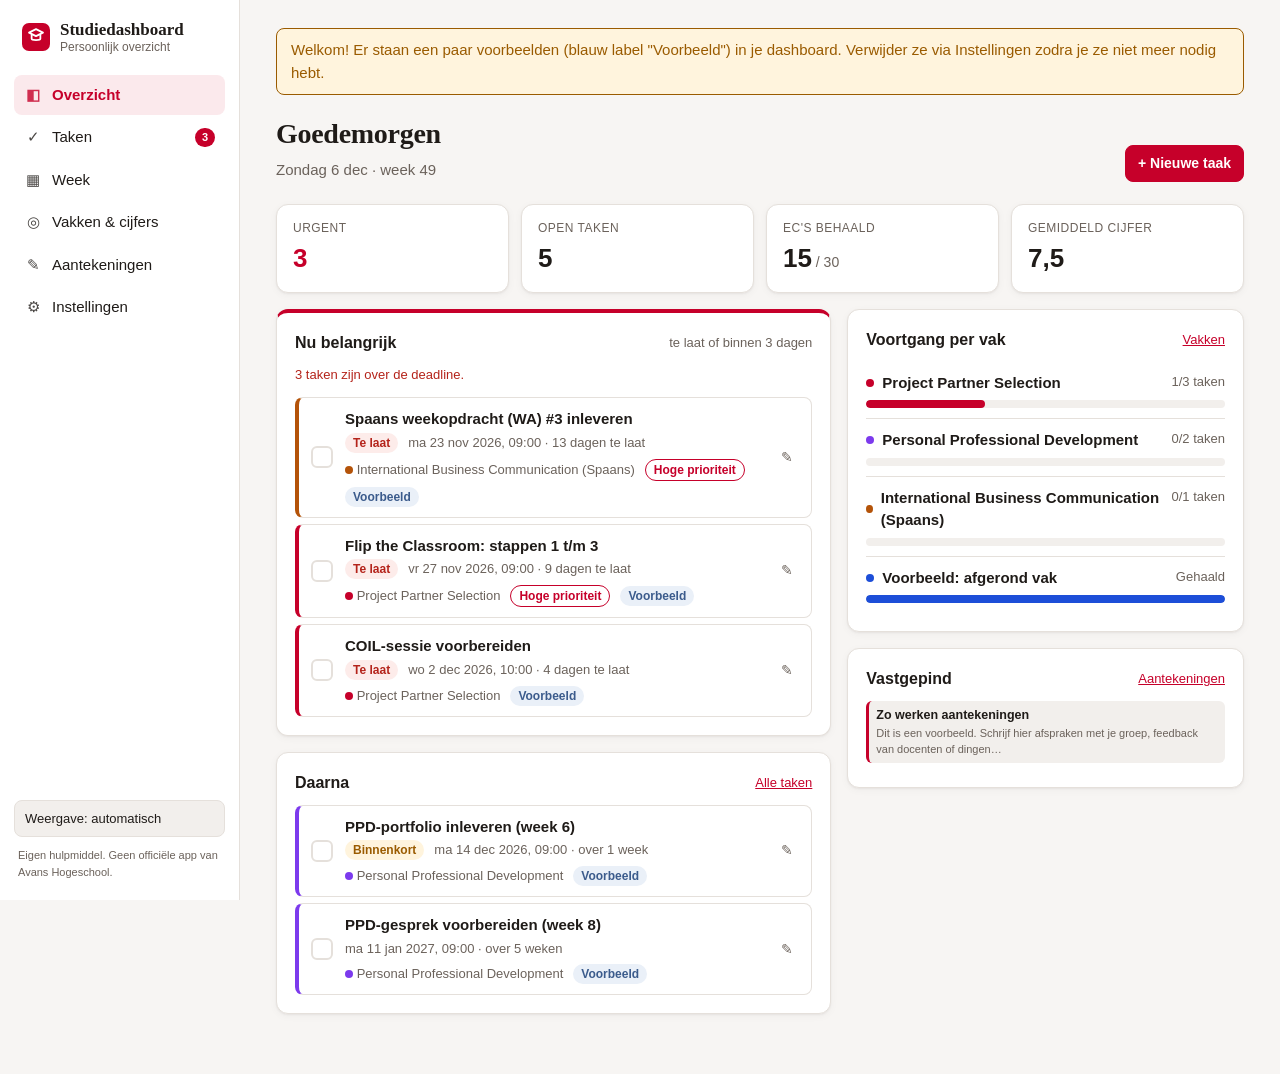
==== Studiedashboard.html @ 6f50d24e "Studiedashboard: lokale studie-app met iPhone-versie en automatische deadlines Co-Authored-By: Claud" ====
<!doctype html>
<html lang="nl">
<head>
  <meta charset="utf-8">
  <meta name="viewport" content="width=device-width, initial-scale=1, viewport-fit=cover">
  <meta name="theme-color" content="#c6002a">
  <meta name="apple-mobile-web-app-capable" content="yes">
  <meta name="mobile-web-app-capable" content="yes">
  <meta name="apple-mobile-web-app-status-bar-style" content="default">
  <meta name="apple-mobile-web-app-title" content="Studie">
  <link rel="apple-touch-icon" href="app/icons/apple-touch-icon.png">
  <meta name="color-scheme" content="light dark">
  <title>Studiedashboard</title>
  <link rel="stylesheet" href="app/styles.css">
  <script>
    if (location.protocol === 'https:' || location.protocol === 'http:') {
      var m = document.createElement('link'); m.rel = 'manifest'; m.href = 'manifest.webmanifest';
      document.head.appendChild(m);
    }
  </script>
  <link rel="icon" href="data:image/svg+xml,%3Csvg xmlns='http://www.w3.org/2000/svg' viewBox='0 0 32 32'%3E%3Crect width='32' height='32' rx='8' fill='%23c6002a'/%3E%3Cpath d='M8 11l8-4 8 4-8 4z M11 13v5c0 2 10 2 10 0v-5' fill='none' stroke='white' stroke-width='2' stroke-linejoin='round'/%3E%3C/svg%3E">
</head>
<body>
  <noscript>
    <p class="noscript">Dit dashboard heeft JavaScript nodig. Zet JavaScript aan in je browser.</p>
  </noscript>

  <div class="layout">
    <aside class="sidebar" aria-label="Hoofdmenu">
      <div class="brand">
        <span class="brand-mark" aria-hidden="true">
          <svg viewBox="0 0 32 32" width="28" height="28"><rect width="32" height="32" rx="8" fill="currentColor"/><path d="M8 11l8-4 8 4-8 4z M11 13v5c0 2 10 2 10 0v-5" fill="none" stroke="#fff" stroke-width="2" stroke-linejoin="round"/></svg>
        </span>
        <span class="brand-text">
          <strong>Studiedashboard</strong>
          <small>Persoonlijk overzicht</small>
        </span>
      </div>
      <nav class="nav" id="nav">
        <a href="#overzicht" data-view="overzicht"><span class="ico" aria-hidden="true">◧</span><span class="lbl">Overzicht</span><span class="lbl-short">Overzicht</span></a>
        <a href="#taken" data-view="taken"><span class="ico" aria-hidden="true">✓</span><span class="lbl">Taken</span><span class="lbl-short">Taken</span><span class="badge" id="nav-badge" hidden></span></a>
        <a href="#week" data-view="week"><span class="ico" aria-hidden="true">▦</span><span class="lbl">Week</span><span class="lbl-short">Week</span></a>
        <a href="#vakken" data-view="vakken"><span class="ico" aria-hidden="true">◎</span><span class="lbl">Vakken &amp; cijfers</span><span class="lbl-short">Vakken</span></a>
        <a href="#aantekeningen" data-view="aantekeningen"><span class="ico" aria-hidden="true">✎</span><span class="lbl">Aantekeningen</span><span class="lbl-short">Notities</span></a>
        <a href="#instellingen" data-view="instellingen"><span class="ico" aria-hidden="true">⚙</span><span class="lbl">Instellingen</span><span class="lbl-short">Meer</span></a>
      </nav>
      <div class="sidebar-foot">
        <button type="button" class="theme-toggle" id="theme-toggle" aria-label="Wissel licht of donker">
          <span id="theme-label">Weergave: automatisch</span>
        </button>
        <p class="disclaimer">Eigen hulpmiddel. Geen officiële app van Avans Hogeschool.</p>
      </div>
    </aside>

    <main class="main" id="main" tabindex="-1">
      <div id="banner" class="banner" role="status" hidden></div>
      <div id="view"></div>
    </main>
  </div>

  <dialog id="dialog" class="dialog" aria-labelledby="dialog-title"></dialog>
  <div id="toast" class="toast" role="status" aria-live="polite" hidden></div>

  <script src="app/core.js"></script>
  <script src="app/app.js"></script>
</body>
</html>
---- app/styles.css ----
/* Studiedashboard - opmaak
   Kleuren staan als variabelen bovenaan, zodat licht en donker
   op één plek te regelen zijn. */

:root {
  --accent: #c6002a;
  --accent-strong: #a10022;
  --accent-soft: #fbe9ec;
  --accent-text: #ffffff;

  --bg: #f7f5f3;
  --surface: #ffffff;
  --surface-2: #f2efec;
  --border: #e5e0db;
  --text: #1f1b18;
  --text-muted: #6b625b;

  --danger: #b4231a;
  --danger-soft: #fdecea;
  --warn: #9a5b00;
  --warn-soft: #fff4dd;
  --ok: #1f7a4d;
  --ok-soft: #e6f4ec;
  --info: #3b5b8c;
  --info-soft: #eaf0f8;

  --radius: 12px;
  --radius-sm: 8px;
  --shadow: 0 1px 2px rgba(31, 27, 24, .05), 0 2px 8px rgba(31, 27, 24, .04);
  --font: -apple-system, BlinkMacSystemFont, "SF Pro Text", "Segoe UI", Roboto, "Helvetica Neue", Arial, sans-serif;
  --font-head: ui-serif, "New York", Georgia, "Times New Roman", serif;
  color-scheme: light;
}

:root[data-theme="donker"] {
  --accent: #ff4d6a;
  --accent-strong: #ff7088;
  --accent-soft: #3a1a20;
  --accent-text: #1a0a0d;
  --bg: #161413;
  --surface: #201d1b;
  --surface-2: #2a2624;
  --border: #38332f;
  --text: #f2eeea;
  --text-muted: #a89f97;
  --danger: #ff7a70;
  --danger-soft: #3d1d1a;
  --warn: #f0b94d;
  --warn-soft: #3a2c12;
  --ok: #5fcf95;
  --ok-soft: #173225;
  --info: #93b4e6;
  --info-soft: #1c2738;
  --shadow: 0 1px 2px rgba(0, 0, 0, .3);
  color-scheme: dark;
}

@media (prefers-color-scheme: dark) {
  :root[data-theme="auto"] {
    --accent: #ff4d6a;
    --accent-strong: #ff7088;
    --accent-soft: #3a1a20;
    --accent-text: #1a0a0d;
    --bg: #161413;
    --surface: #201d1b;
    --surface-2: #2a2624;
    --border: #38332f;
    --text: #f2eeea;
    --text-muted: #a89f97;
    --danger: #ff7a70;
    --danger-soft: #3d1d1a;
    --warn: #f0b94d;
    --warn-soft: #3a2c12;
    --ok: #5fcf95;
    --ok-soft: #173225;
    --info: #93b4e6;
    --info-soft: #1c2738;
    --shadow: 0 1px 2px rgba(0, 0, 0, .3);
    color-scheme: dark;
  }
}

* { box-sizing: border-box; }
html, body { margin: 0; padding: 0; }
body {
  background: var(--bg);
  color: var(--text);
  font-family: var(--font);
  font-size: 15px;
  line-height: 1.5;
  -webkit-font-smoothing: antialiased;
}
button, input, select, textarea { font: inherit; color: inherit; }
a { color: var(--accent); }
:focus-visible { outline: 2px solid var(--accent); outline-offset: 2px; }
[hidden] { display: none !important; }

.noscript { padding: 24px; }

/* ---------- Indeling ---------- */
.layout { display: grid; grid-template-columns: 240px minmax(0, 1fr); min-height: 100vh; }
.layout > * { min-width: 0; }
.sidebar {
  background: var(--surface);
  border-right: 1px solid var(--border);
  padding: 20px 14px;
  display: flex; flex-direction: column; gap: 20px;
  position: sticky; top: 0; height: 100vh;
}
.brand { display: flex; align-items: center; gap: 10px; padding: 0 8px; }
.brand-mark { color: var(--accent); display: inline-flex; }
.brand-text { display: flex; flex-direction: column; line-height: 1.2; }
.brand-text strong { font-family: var(--font-head); font-size: 17px; }
.brand-text small { color: var(--text-muted); font-size: 12px; }

.nav { display: flex; flex-direction: column; gap: 2px; }
.nav a {
  display: flex; align-items: center; gap: 10px;
  padding: 9px 10px; border-radius: var(--radius-sm);
  color: var(--text); text-decoration: none;
}
.nav a:hover { background: var(--surface-2); }
.nav a.active { background: var(--accent-soft); color: var(--accent); font-weight: 600; }
.nav .ico { width: 18px; text-align: center; opacity: .8; }
.nav .lbl-short { display: none; }
.nav .badge {
  margin-left: auto; background: var(--accent); color: var(--accent-text);
  border-radius: 999px; font-size: 11px; font-weight: 700; padding: 1px 7px;
}
.sidebar-foot { margin-top: auto; display: flex; flex-direction: column; gap: 10px; }
.theme-toggle {
  border: 1px solid var(--border); background: var(--surface-2);
  border-radius: var(--radius-sm); padding: 8px 10px; cursor: pointer; text-align: left;
  font-size: 13px;
}
.disclaimer { font-size: 11px; color: var(--text-muted); margin: 0; padding: 0 4px; }

.main { padding: 28px 36px 60px; max-width: 1180px; width: 100%; outline: none; }

/* ---------- Koppen ---------- */
.page-head { display: flex; align-items: flex-end; justify-content: space-between; gap: 16px; margin-bottom: 22px; flex-wrap: wrap; }
.page-head h1 { font-family: var(--font-head); font-size: 28px; margin: 0; font-weight: 600; letter-spacing: -.01em; }
.page-head p { margin: 4px 0 0; color: var(--text-muted); }
.actions { display: flex; gap: 8px; flex-wrap: wrap; align-items: center; }
h2 { font-size: 16px; margin: 0 0 12px; }
.section-title { display: flex; align-items: center; justify-content: space-between; gap: 8px; margin-bottom: 10px; }
.section-title h2 { margin: 0; }
.muted { color: var(--text-muted); }
.small { font-size: 13px; }

/* ---------- Kaarten ---------- */
.card {
  background: var(--surface); border: 1px solid var(--border);
  border-radius: var(--radius); padding: 18px; box-shadow: var(--shadow);
}
.grid { display: grid; gap: 16px; }
.grid-2 { grid-template-columns: 1.4fr 1fr; }
.grid-3 { grid-template-columns: repeat(3, 1fr); }
.stats { display: grid; grid-template-columns: repeat(4, 1fr); gap: 12px; margin-bottom: 16px; }
.stat { padding: 14px 16px; }
.stat .label { font-size: 12px; color: var(--text-muted); text-transform: uppercase; letter-spacing: .04em; }
.stat .value { font-size: 26px; font-weight: 700; font-variant-numeric: tabular-nums; margin-top: 2px; }
.stat .value small { font-size: 14px; color: var(--text-muted); font-weight: 500; }
.stat.alert .value { color: var(--accent); }

/* ---------- Knoppen ---------- */
.btn {
  display: inline-flex; align-items: center; gap: 6px;
  border: 1px solid var(--border); background: var(--surface);
  border-radius: var(--radius-sm); padding: 7px 12px; cursor: pointer;
  font-size: 14px; white-space: nowrap;
}
.btn:hover { background: var(--surface-2); }
.btn.primary { background: var(--accent); border-color: var(--accent); color: var(--accent-text); font-weight: 600; }
.btn.primary:hover { background: var(--accent-strong); border-color: var(--accent-strong); }
.btn.danger { color: var(--danger); }
.btn.danger.solid { background: var(--danger); border-color: var(--danger); color: #fff; }
.btn.ghost { border-color: transparent; background: transparent; }
.btn.ghost:hover { background: var(--surface-2); }
.btn.small { padding: 4px 9px; font-size: 13px; }
.icon-btn {
  border: none; background: transparent; cursor: pointer; padding: 4px 6px;
  border-radius: 6px; color: var(--text-muted); font-size: 14px;
}
.icon-btn:hover { background: var(--surface-2); color: var(--text); }
a.icon-btn { text-decoration: none; display: inline-block; }

/* ---------- Takenlijst ---------- */
.task-list { list-style: none; margin: 0; padding: 0; display: flex; flex-direction: column; gap: 6px; }
.task {
  display: grid; grid-template-columns: auto 1fr auto; gap: 12px; align-items: center;
  background: var(--surface); border: 1px solid var(--border); border-radius: var(--radius-sm);
  padding: 10px 12px; border-left: 4px solid var(--course-color, var(--border));
}
.card .task { box-shadow: none; }
.task.done .task-title { text-decoration: line-through; color: var(--text-muted); }
.task.done { opacity: .75; }
.task-main { min-width: 0; }
.task-title { font-weight: 600; overflow-wrap: anywhere; }
.task-meta { display: flex; flex-wrap: wrap; gap: 6px 10px; font-size: 13px; color: var(--text-muted); margin-top: 2px; align-items: center; }
.task-actions { display: flex; gap: 2px; }
.check {
  appearance: none; -webkit-appearance: none; width: 22px; height: 22px; margin: 0;
  border: 2px solid var(--border); border-radius: 6px; cursor: pointer; display: grid; place-content: center;
  background: var(--surface);
}
.check:hover { border-color: var(--accent); }
.check:checked { background: var(--ok); border-color: var(--ok); }
.check:checked::after { content: "✓"; color: #fff; font-size: 14px; font-weight: 700; line-height: 1; }

.pill {
  display: inline-flex; align-items: center; gap: 4px;
  font-size: 12px; font-weight: 600; padding: 1px 8px; border-radius: 999px;
  background: var(--surface-2); color: var(--text-muted); white-space: nowrap;
}
.pill.te-laat { background: var(--danger-soft); color: var(--danger); }
.pill.urgent { background: var(--accent-soft); color: var(--accent); }
.pill.binnenkort { background: var(--warn-soft); color: var(--warn); }
.pill.af { background: var(--ok-soft); color: var(--ok); }
.pill.example { background: var(--info-soft); color: var(--info); }
.pill.prio-hoog { background: transparent; color: var(--accent); border: 1px solid currentColor; }
.dot { width: 8px; height: 8px; border-radius: 50%; display: inline-block; background: var(--course-color, var(--border)); }

.filters { display: flex; gap: 8px; flex-wrap: wrap; margin-bottom: 14px; align-items: center; }
.segmented { display: inline-flex; border: 1px solid var(--border); border-radius: var(--radius-sm); overflow: hidden; background: var(--surface); }
.segmented button { border: none; background: transparent; padding: 6px 12px; cursor: pointer; font-size: 13px; }
.segmented button + button { border-left: 1px solid var(--border); }
.segmented button.active { background: var(--accent-soft); color: var(--accent); font-weight: 600; }
.input, select.input, textarea.input {
  border: 1px solid var(--border); background: var(--surface); border-radius: var(--radius-sm);
  padding: 7px 10px; font-size: 14px; min-width: 0;
}
.input:focus { outline: 2px solid var(--accent); outline-offset: -1px; border-color: transparent; }
.search { min-width: 200px; }

.empty {
  text-align: center; padding: 28px 16px; color: var(--text-muted);
  border: 1px dashed var(--border); border-radius: var(--radius-sm);
}
.empty strong { display: block; color: var(--text); margin-bottom: 4px; }

/* ---------- Urgent blok ---------- */
.focus-card { border-top: 4px solid var(--accent); }
.calm { display: flex; align-items: center; gap: 10px; color: var(--ok); font-weight: 600; padding: 8px 0; }

/* ---------- Vakken ---------- */
.course-row { display: grid; grid-template-columns: 1fr auto; gap: 6px 12px; padding: 10px 0; border-bottom: 1px solid var(--border); }
.course-row:last-child { border-bottom: none; }
.course-name { display: flex; align-items: center; gap: 8px; font-weight: 600; min-width: 0; overflow-wrap: anywhere; }
.progress { grid-column: 1 / -1; height: 8px; background: var(--surface-2); border-radius: 999px; overflow: hidden; }
.progress > span { display: block; height: 100%; background: var(--course-color, var(--accent)); border-radius: 999px; transition: width .3s ease; }
.course-cards { display: grid; grid-template-columns: repeat(auto-fill, minmax(300px, 1fr)); gap: 14px; }
.course-card { border-top: 4px solid var(--course-color); display: flex; flex-direction: column; gap: 10px; }
.course-card h3 { margin: 0; font-size: 16px; overflow-wrap: anywhere; }
.course-facts { display: grid; grid-template-columns: repeat(3, 1fr); gap: 8px; }
.fact { background: var(--surface-2); border-radius: var(--radius-sm); padding: 8px 10px; }
.fact .label { font-size: 11px; color: var(--text-muted); text-transform: uppercase; letter-spacing: .04em; }
.fact .value { font-weight: 700; font-variant-numeric: tabular-nums; }
.fact .value.pass { color: var(--ok); }
.fact .value.fail { color: var(--danger); }
.course-card .foot { display: flex; justify-content: space-between; align-items: center; margin-top: auto; }

/* ---------- Week ---------- */
.week { display: grid; grid-template-columns: repeat(7, minmax(0, 1fr)); gap: 8px; }
.day { background: var(--surface); border: 1px solid var(--border); border-radius: var(--radius-sm); min-height: 180px; padding: 8px; display: flex; flex-direction: column; gap: 6px; }
.day.today { border-color: var(--accent); box-shadow: 0 0 0 1px var(--accent) inset; }
.day.weekend { background: var(--surface-2); }
.day-head { display: flex; justify-content: space-between; align-items: baseline; font-size: 13px; }
.day-head strong { text-transform: capitalize; }
.day-head span { color: var(--text-muted); }
.day.today .day-head strong { color: var(--accent); }
.mini-task {
  font-size: 12.5px; padding: 5px 7px; border-radius: 6px; background: var(--surface-2);
  border-left: 3px solid var(--course-color, var(--border)); cursor: pointer; text-align: left; border-top: none; border-right: none; border-bottom: none;
  width: 100%; overflow-wrap: anywhere;
}
.day.weekend .mini-task { background: var(--surface); }
.mini-task.done { text-decoration: line-through; color: var(--text-muted); }
.mini-task .time { display: block; color: var(--text-muted); font-size: 11px; }
.add-day { margin-top: auto; border: 1px dashed var(--border); background: transparent; border-radius: 6px; font-size: 12px; color: var(--text-muted); cursor: pointer; padding: 3px; }
.add-day:hover { color: var(--accent); border-color: var(--accent); }

/* ---------- Aantekeningen ---------- */
.notes { display: grid; grid-template-columns: repeat(auto-fill, minmax(260px, 1fr)); gap: 14px; }
.note { cursor: pointer; display: flex; flex-direction: column; gap: 8px; text-align: left; font: inherit; color: inherit; border-top: 4px solid var(--course-color, var(--border)); }
.note:hover { border-color: var(--accent); }
.note h3 { margin: 0; font-size: 15px; overflow-wrap: anywhere; }
.note p { margin: 0; color: var(--text-muted); white-space: pre-wrap; overflow-wrap: anywhere; display: -webkit-box; -webkit-line-clamp: 6; -webkit-box-orient: vertical; overflow: hidden; font-size: 14px; }
.note .task-meta { margin-top: auto; }

/* ---------- Instellingen ---------- */
.settings { display: flex; flex-direction: column; gap: 16px; max-width: 760px; }
.setting-row { display: flex; justify-content: space-between; gap: 16px; align-items: center; padding: 10px 0; border-bottom: 1px solid var(--border); flex-wrap: wrap; }
.setting-row:last-child { border-bottom: none; }
.setting-row p { margin: 2px 0 0; font-size: 13px; color: var(--text-muted); }

/* ---------- Dialoog ---------- */
.dialog {
  border: 1px solid var(--border); border-radius: var(--radius); padding: 0; width: min(540px, calc(100vw - 32px));
  background: var(--surface); color: var(--text); box-shadow: 0 20px 50px rgba(0, 0, 0, .25);
}
.dialog::backdrop { background: rgba(20, 16, 14, .45); }
.dialog form { display: flex; flex-direction: column; }
.dialog header { padding: 18px 20px 0; }
.dialog header h2 { font-family: var(--font-head); font-size: 20px; margin: 0; }
.dialog .body { padding: 16px 20px; display: flex; flex-direction: column; gap: 14px; max-height: 70vh; overflow: auto; }
.dialog footer { padding: 14px 20px; border-top: 1px solid var(--border); display: flex; justify-content: space-between; gap: 8px; }
.dialog footer .right { display: flex; gap: 8px; margin-left: auto; }
.field { display: flex; flex-direction: column; gap: 5px; }
.field label { font-size: 13px; font-weight: 600; }
.field > .input { width: 100%; max-width: 100%; }
.field .hint { font-size: 12px; color: var(--text-muted); }
.field .error { font-size: 12.5px; color: var(--danger); font-weight: 600; }
.field.invalid .input { border-color: var(--danger); }
.row { display: grid; grid-template-columns: 1fr 1fr; gap: 12px; }
textarea.input { resize: vertical; min-height: 90px; line-height: 1.5; }
textarea.input.tall { min-height: 260px; }
.color-choices { display: flex; gap: 8px; flex-wrap: wrap; }
.color-choices label { position: relative; cursor: pointer; }
.color-choices input { position: absolute; opacity: 0; }
.color-choices span { display: block; width: 26px; height: 26px; border-radius: 50%; border: 3px solid var(--surface); box-shadow: 0 0 0 1px var(--border); }
.color-choices input:checked + span { box-shadow: 0 0 0 2px var(--text); }
.color-choices input:focus-visible + span { outline: 2px solid var(--accent); outline-offset: 2px; }
.checkbox-line { display: flex; gap: 8px; align-items: center; font-size: 14px; }

/* ---------- Meldingen ---------- */
.banner {
  border-radius: var(--radius-sm); padding: 10px 14px; margin-bottom: 18px;
  background: var(--warn-soft); color: var(--warn); border: 1px solid currentColor;
  display: flex; justify-content: space-between; gap: 12px; align-items: center;
}
.banner.error { background: var(--danger-soft); color: var(--danger); }
.banner .btn { color: var(--text); }
.toast {
  position: fixed; bottom: 20px; left: 50%; transform: translateX(-50%);
  background: var(--text); color: var(--bg); padding: 10px 16px; border-radius: 999px;
  font-size: 14px; box-shadow: 0 8px 24px rgba(0, 0, 0, .2); z-index: 50;
  display: flex; gap: 12px; align-items: center;
}
.toast button { background: transparent; border: none; color: inherit; text-decoration: underline; cursor: pointer; font-weight: 600; }

/* ---------- Kleine schermen ---------- */
@media (max-width: 1000px) {
  .grid-2, .grid-3 { grid-template-columns: 1fr; }
  .stats { grid-template-columns: repeat(2, 1fr); }
  .week { grid-template-columns: repeat(2, minmax(0, 1fr)); }
}
@media (max-width: 760px) {
  /* Telefoon: kopbalk bovenaan, tabbalk onderaan (zoals een iPhone-app) */
  .layout { grid-template-columns: minmax(0, 1fr); }
  .sidebar {
    position: sticky; top: 0; z-index: 20; height: auto; flex-direction: row; align-items: center;
    padding: calc(8px + env(safe-area-inset-top)) 16px 8px; gap: 10px;
    border-right: none; border-bottom: 1px solid var(--border);
  }
  .brand { padding: 0; }
  .brand-text small { display: none; }
  .sidebar-foot { margin: 0 0 0 auto; flex-direction: row; align-items: center; }
  .disclaimer { display: none; }
  .theme-toggle { font-size: 12px; padding: 6px 10px; }
  .nav {
    position: fixed; left: 0; right: 0; bottom: 0; z-index: 30;
    flex-direction: row; justify-content: space-around; gap: 0;
    background: var(--surface); border-top: 1px solid var(--border);
    padding: 4px 4px calc(4px + env(safe-area-inset-bottom));
  }
  .nav a {
    flex: 1 1 0; flex-direction: column; gap: 1px; padding: 6px 2px; min-width: 0;
    font-size: 10.5px; position: relative; border-radius: 8px;
  }
  .nav a.active { background: transparent; }
  .nav .ico { font-size: 18px; width: auto; }
  .nav .lbl { display: none; }
  .nav .lbl-short { display: inline; }
  .nav .badge { position: absolute; top: 2px; left: 50%; margin-left: 6px; font-size: 10px; padding: 0 5px; }
  .main { padding: 16px 16px calc(84px + env(safe-area-inset-bottom)); }
  .page-head h1 { font-size: 24px; }
  .stats { gap: 8px; }
  .stat { padding: 10px 12px; }
  .stat .value { font-size: 22px; }
  .row { grid-template-columns: 1fr; }
  .week { grid-template-columns: 1fr; }
  .day { min-height: 0; }
  .task { grid-template-columns: auto 1fr auto; padding: 10px; gap: 10px; }
  .check { width: 26px; height: 26px; }
  .icon-btn { padding: 8px 9px; font-size: 16px; }
  .filters .search { min-width: 0; flex: 1 1 100%; }
  .filters select.input { flex: 1 1 40%; }
  /* 16px voorkomt dat iPhone inzoomt bij typen */
  .input, select.input, textarea.input { font-size: 16px; }
  .btn { padding: 9px 14px; }
  .dialog { width: 100vw; max-width: 100vw; margin: auto 0 0; border-radius: 16px 16px 0 0; max-height: 92vh; }
  .dialog .body { max-height: calc(92vh - 140px); }
  .dialog footer { padding-bottom: calc(14px + env(safe-area-inset-bottom)); }
  .toast { bottom: calc(76px + env(safe-area-inset-bottom)); max-width: calc(100vw - 32px); }
  .course-cards, .notes { grid-template-columns: 1fr; }
  .setting-row > * { flex: 1 1 100%; }
}

@media (prefers-reduced-motion: reduce) {
  * { transition: none !important; }
}

@media print {
  .sidebar, .actions, .task-actions, .filters { display: none !important; }
  .layout { display: block; }
}
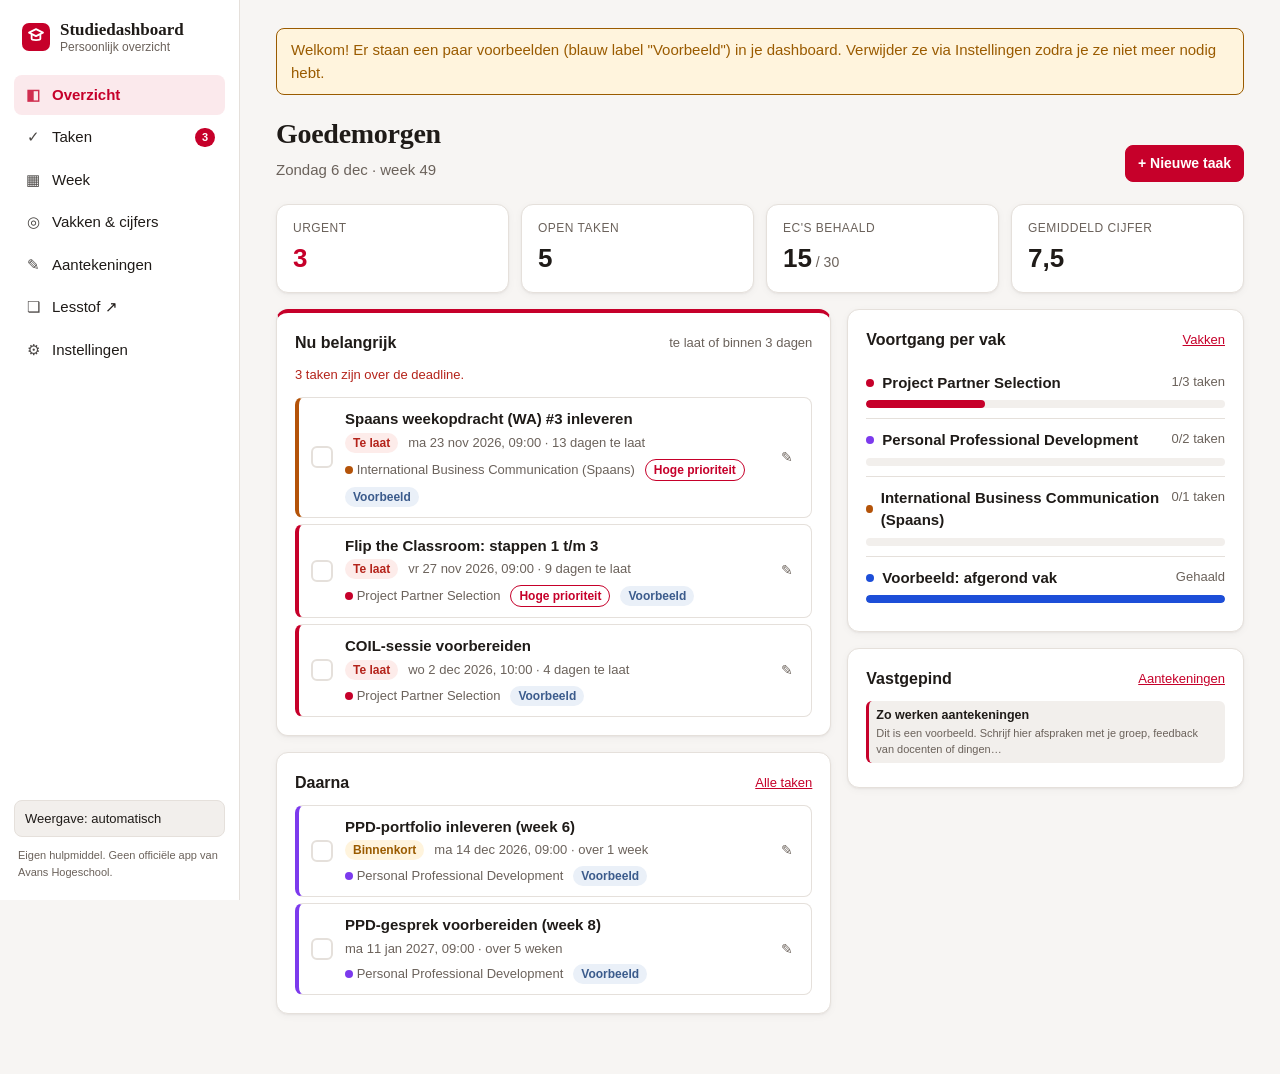
==== commit 47da856d: "Menu: link Lesstof naar privé samenvattingspagina De samenvattingen en dia's blijven op een privé pa" ====
--- a/Studiedashboard.html
+++ b/Studiedashboard.html
@@ -42,6 +42,7 @@
         <a href="#week" data-view="week"><span class="ico" aria-hidden="true">▦</span><span class="lbl">Week</span><span class="lbl-short">Week</span></a>
         <a href="#vakken" data-view="vakken"><span class="ico" aria-hidden="true">◎</span><span class="lbl">Vakken &amp; cijfers</span><span class="lbl-short">Vakken</span></a>
         <a href="#aantekeningen" data-view="aantekeningen"><span class="ico" aria-hidden="true">✎</span><span class="lbl">Aantekeningen</span><span class="lbl-short">Notities</span></a>
+        <a href="https://claude.ai/artifact/BvVrVwoff2GrNDJx7KYXHk" target="_blank" rel="noopener" title="Lesstof per vak en per week (privé pagina op claude.ai, opent in nieuw venster)"><span class="ico" aria-hidden="true">❏</span><span class="lbl">Lesstof ↗</span><span class="lbl-short">Lesstof</span></a>
         <a href="#instellingen" data-view="instellingen"><span class="ico" aria-hidden="true">⚙</span><span class="lbl">Instellingen</span><span class="lbl-short">Meer</span></a>
       </nav>
       <div class="sidebar-foot">
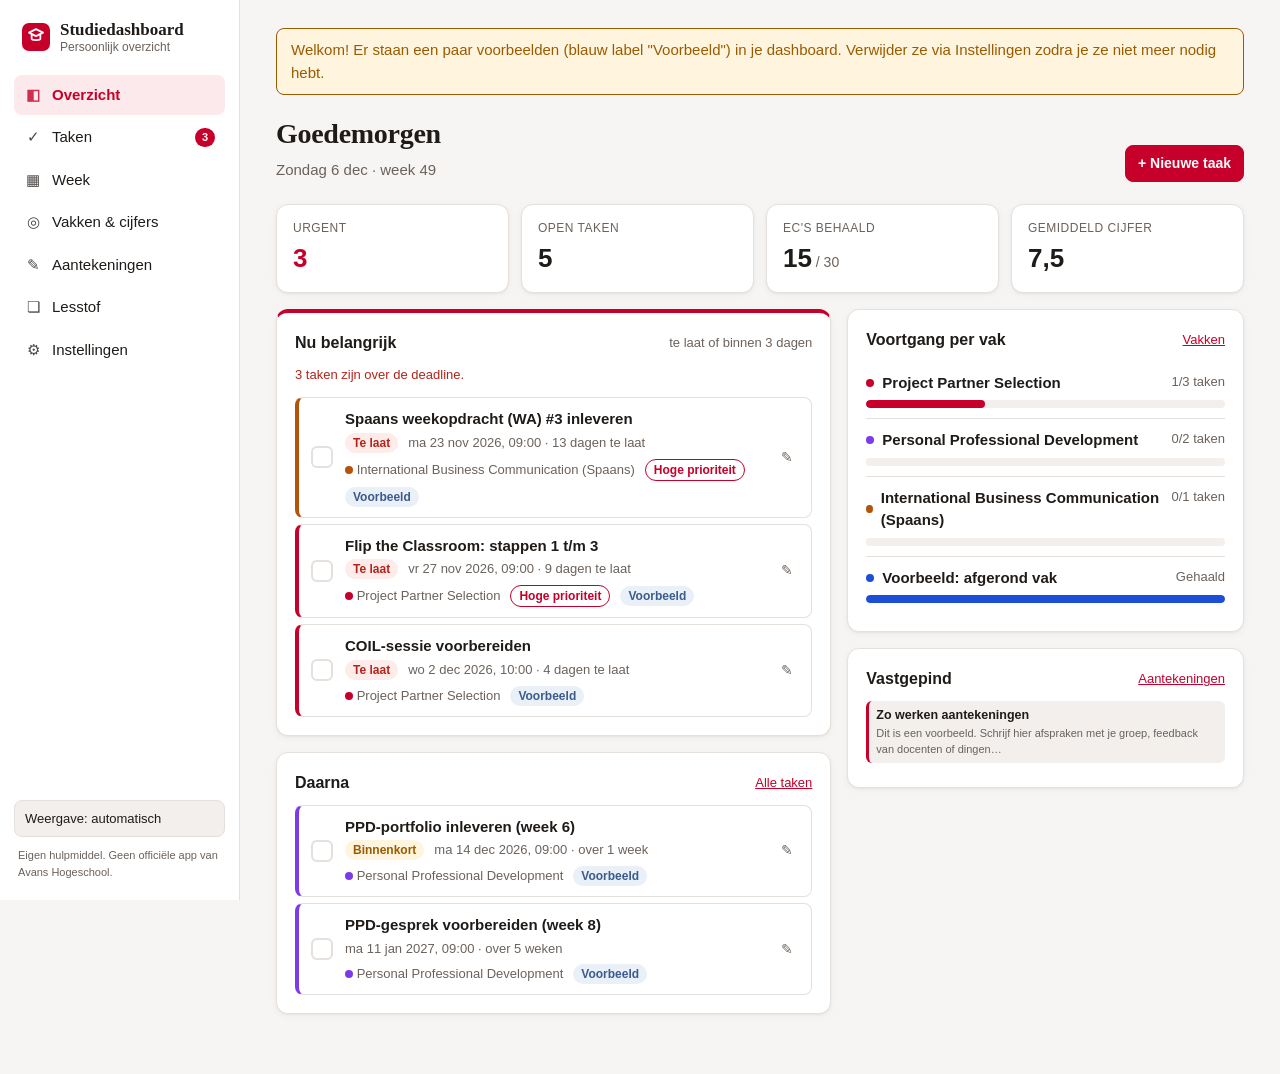
==== commit b596112e: "Lesstof-scherm in de app: samenvattingen per week en per vak De lesstof staat nu in de app zelf (app" ====
--- a/Studiedashboard.html
+++ b/Studiedashboard.html
@@ -42,7 +42,7 @@
         <a href="#week" data-view="week"><span class="ico" aria-hidden="true">▦</span><span class="lbl">Week</span><span class="lbl-short">Week</span></a>
         <a href="#vakken" data-view="vakken"><span class="ico" aria-hidden="true">◎</span><span class="lbl">Vakken &amp; cijfers</span><span class="lbl-short">Vakken</span></a>
         <a href="#aantekeningen" data-view="aantekeningen"><span class="ico" aria-hidden="true">✎</span><span class="lbl">Aantekeningen</span><span class="lbl-short">Notities</span></a>
-        <a href="https://claude.ai/artifact/BvVrVwoff2GrNDJx7KYXHk" target="_blank" rel="noopener" title="Lesstof per vak en per week (privé pagina op claude.ai, opent in nieuw venster)"><span class="ico" aria-hidden="true">❏</span><span class="lbl">Lesstof ↗</span><span class="lbl-short">Lesstof</span></a>
+        <a href="#lesstof" data-view="lesstof"><span class="ico" aria-hidden="true">❏</span><span class="lbl">Lesstof</span><span class="lbl-short">Lesstof</span></a>
         <a href="#instellingen" data-view="instellingen"><span class="ico" aria-hidden="true">⚙</span><span class="lbl">Instellingen</span><span class="lbl-short">Meer</span></a>
       </nav>
       <div class="sidebar-foot">
@@ -62,6 +62,7 @@
   <dialog id="dialog" class="dialog" aria-labelledby="dialog-title"></dialog>
   <div id="toast" class="toast" role="status" aria-live="polite" hidden></div>
 
+  <script src="app/lesstof.js"></script>
   <script src="app/core.js"></script>
   <script src="app/app.js"></script>
 </body>
--- a/app/styles.css
+++ b/app/styles.css
@@ -405,3 +405,20 @@
   .sidebar, .actions, .task-actions, .filters { display: none !important; }
   .layout { display: block; }
 }
+
+/* Lesstof */
+.ls-tabs { margin-bottom: 16px; flex-wrap: wrap; }
+.ls-title { margin: 0 0 12px; }
+.ls-intro { color: var(--text-muted); margin-bottom: 12px; }
+.ls-section { margin-bottom: 12px; padding: 0; }
+.ls-section > summary { cursor: pointer; padding: 14px 16px; font-weight: 600; list-style-position: inside; }
+.ls-section[open] > summary { border-bottom: 1px solid var(--border); }
+.ls-body { padding: 4px 16px 14px; line-height: 1.55; }
+.ls-body p { margin: 10px 0; }
+.ls-body ul, .ls-body ol { margin: 8px 0; padding-left: 22px; }
+.ls-body li { margin: 4px 0; }
+.ls-table { overflow-x: auto; margin: 10px 0; -webkit-overflow-scrolling: touch; }
+.ls-table table { border-collapse: collapse; width: 100%; font-size: 14px; }
+.ls-table th, .ls-table td { border: 1px solid var(--border); padding: 6px 8px; text-align: left; vertical-align: top; }
+.ls-table th { background: var(--surface-2); }
+.ls-foot { color: var(--text-muted); font-size: 13px; margin-top: 16px; }
